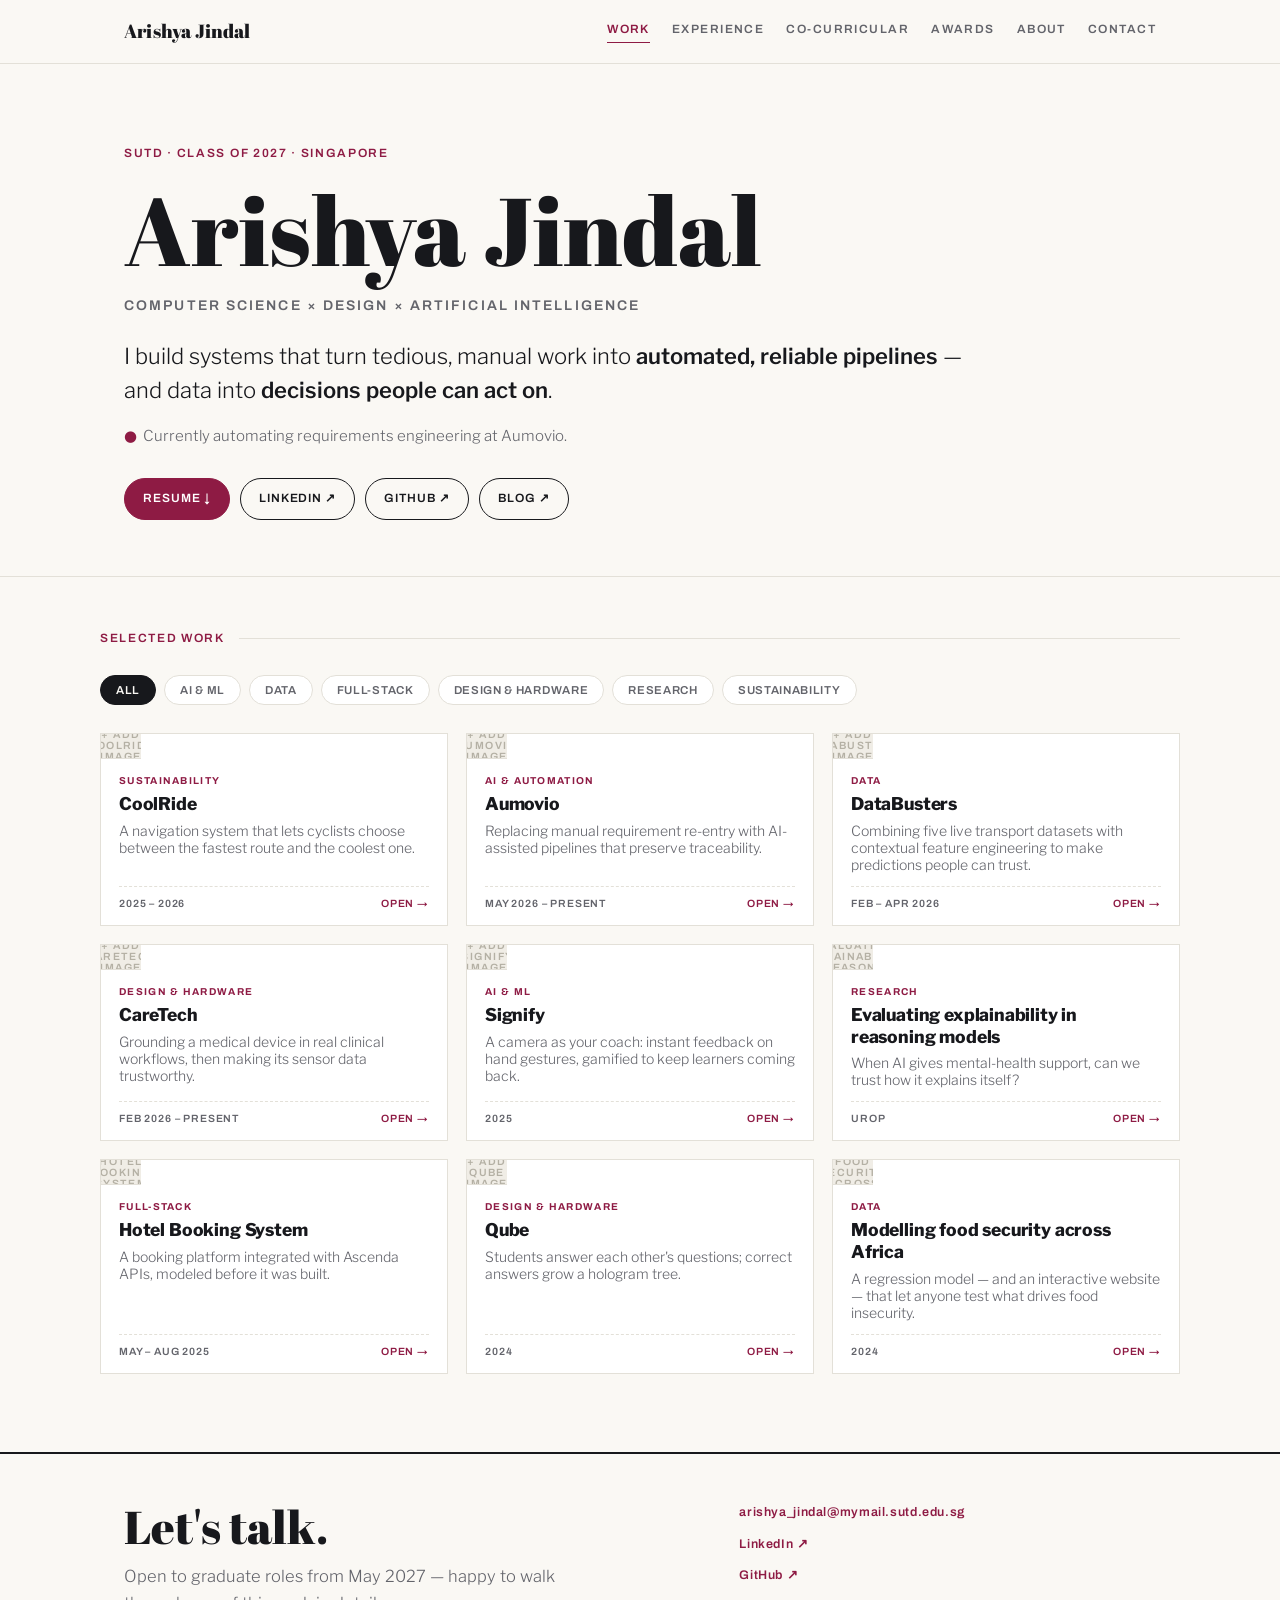
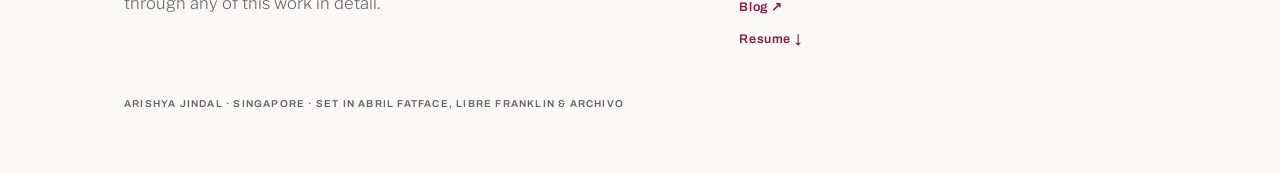
==== index.html @ 75e94669 "Wire up real links, tech stacks and copy from source content" ====
<!DOCTYPE html>
<html lang="en">
<head>
<meta charset="UTF-8">
<meta name="viewport" content="width=device-width, initial-scale=1.0">
<title>Arishya Jindal — Computer Science × Design × AI</title>
<meta name="description" content="Arishya Jindal — CS & Design undergraduate at SUTD (AI minor). I build intelligent systems and data-driven products with measurable outcomes.">
<link rel="preconnect" href="https://fonts.googleapis.com">
<link rel="preconnect" href="https://fonts.gstatic.com" crossorigin>
<link href="https://fonts.googleapis.com/css2?family=Abril+Fatface&family=Libre+Franklin:ital,wght@0,300;0,400;0,500;0,600;0,800;1,300&family=Archivo:wght@500;600;700&display=swap" rel="stylesheet">
<link rel="stylesheet" href="style.css">
</head>
<body>

<nav>
  <div class="wrap">
    <a class="brand" href="#/work">Arishya Jindal</a>
    <div class="links">
      <a href="#/work" data-nav="work">Work</a>
      <a href="#/experience" data-nav="experience">Experience</a>
      <a href="#/cocurricular" data-nav="cocurricular">Co-Curricular</a>
      <a href="#/awards" data-nav="awards">Awards</a>
      <a href="#/about" data-nav="about">About</a>
      <a href="#contactfooter" data-nav="contact">Contact</a>
    </div>
  </div>
</nav>

<!-- ============ WORK (home) ============ -->
<div class="view" id="view-work">
  <header class="hero">
    <div class="wrap">
      <p class="eyebrow lbl">SUTD · Class of 2027 · Singapore</p>
      <h1>Arishya Jindal</h1>
      <p class="discipline">Computer Science × Design × Artificial Intelligence</p>
      <p class="statement">I build systems that turn tedious, manual work into <b>automated, reliable pipelines</b> — and data into <b>decisions people can act on</b>.</p>
      <p class="current"><span class="dot">●</span>&nbsp; Currently automating requirements engineering at Aumovio.</p>
      <div class="actions">
        <!-- Drop your resume PDF at assets/resume.pdf and this link works automatically -->
        <a class="btn primary" href="assets/resume.pdf" target="_blank" rel="noopener" title="PLACEHOLDER — add assets/resume.pdf">Resume ↓</a>
        <a class="btn" href="https://www.linkedin.com/in/arishya-j-365aa1293" target="_blank" rel="noopener">LinkedIn ↗</a>
        <a class="btn" href="https://github.com/arishya7" target="_blank" rel="noopener">GitHub ↗</a>
        <a class="btn" href="https://light-channel-7c5.notion.site/Welcome-to-my-blog-2e2cef9c9542806db3f9caad8bee99b0" target="_blank" rel="noopener">Blog ↗</a>
      </div>
    </div>
  </header>

  <main class="wrap worksec">
    <div class="sec-label lbl">Selected work</div>
    <div class="filters" role="group" aria-label="Filter projects">
      <button class="chip active" data-filter="all">All</button>
      <button class="chip" data-filter="ai">AI &amp; ML</button>
      <button class="chip" data-filter="data">Data</button>
      <button class="chip" data-filter="fullstack">Full-Stack</button>
      <button class="chip" data-filter="design">Design &amp; Hardware</button>
      <button class="chip" data-filter="research">Research</button>
      <button class="chip" data-filter="sustain">Sustainability</button>
    </div>
    <div class="cards" id="cards"></div>
  </main>
</div>

<!-- ============ PROJECT DETAIL ============ -->
<div class="view" id="view-project">
  <div class="wrap">
    <div class="closebar"><button class="closebtn" onclick="location.hash='#/work'">✕ &nbsp;Close</button></div>
    <div id="projectContent"></div>
  </div>
</div>

<!-- ============ ABOUT ============ -->
<div class="view" id="view-about">
  <div class="wrap">
    <div class="pagehead">
      <p class="eyebrow lbl">About</p>
      <h1>How I work</h1>
    </div>
    <div class="about-grid">
      <div>
        <p>I'm a third-year Computer Science and Design undergraduate at SUTD, minoring in Artificial Intelligence. Most people call me Rish.</p>
        <p>My projects look varied — transport prediction, medical wearables, automotive requirements, sign language — but they follow one pattern: find the tedious, error-prone or opaque part of a real system, and build something that makes it automatic, measurable or understandable.</p>
        <p>I care about talking to the people who'll actually use the thing (120+ interviews for CareTech taught me more than any spec document), and about being able to prove the result with a number.</p>
        <p>Outside of work I run, cycle, and volunteer on sustainability projects — which is also where several of these builds started.</p>
      </div>
      <div>
        <div class="about-photo ph-slot">
          <img src="images/site/profile.jpg" alt="Add profile photo" loading="lazy" onerror="this.classList.add('ph-broken')">
          <span class="ph-fallback lbl">+ Add profile photo</span>
        </div>
        <div class="threads">
          <h4 class="lbl">Recurring threads</h4>
          <ul>
            <li><b>AI &amp; automation</b> — removing manual work, keeping traceability</li>
            <li><b>Data</b> — live, messy, multi-source; made useful</li>
            <li><b>Design</b> — research with real users before building</li>
            <li><b>Sustainability</b> — climate tech, circular systems</li>
          </ul>
        </div>
      </div>
    </div>
  </div>
</div>

<!-- ============ EXPERIENCE ============ -->
<div class="view" id="view-experience">
  <div class="wrap">
    <div class="pagehead">
      <p class="eyebrow lbl">Experience</p>
      <h1>Where I've worked</h1>
    </div>

    <div class="exp">
      <span class="when">May 2026 – Present</span>
      <div>
        <h3>System Requirements Engineer Intern <span class="org">— Aumovio, Singapore</span></h3>
        <ul>
          <li>Own end-to-end automation of requirement extraction, verification and change control across 34+ vehicle modules.</li>
          <li>Designed a Compare-and-Update pipeline syncing verified changes into IBM DOORS DNG, eliminating manual re-entry while preserving traceability.</li>
        </ul>
      </div>
    </div>

    <div class="exp">
      <span class="when">Aug 2025 – Jan 2026</span>
      <div>
        <h3>AI &amp; Automation Intern <span class="org">— Mummy's Market, Singapore</span></h3>
        <ul>
          <li>Built NLP pipelines and SQL-backed dashboards processing data from 500+ online sources.</li>
          <li>Gemini-powered validation workflows improved dataset reliability and cut manual QA effort by 70%.</li>
        </ul>
      </div>
    </div>

    <div class="exp">
      <span class="when">Jun – Jul 2024</span>
      <div>
        <h3>FinTech Extern <span class="org">— RevRoad, Remote</span></h3>
        <ul>
          <li>Analyzed five-year performance datasets and benchmarked 100+ EdTech business models for investment suitability.</li>
        </ul>
      </div>
    </div>
  </div>
</div>

<!-- ============ CO-CURRICULAR ============ -->
<div class="view" id="view-cocurricular">
  <div class="wrap">
    <div class="pagehead">
      <p class="eyebrow lbl">Co-Curricular</p>
      <h1>Clubs &amp; volunteering</h1>
      <p class="sub">Sustainability work and mentoring outside the classroom — where several of my projects started.</p>
    </div>

    <div class="cocu">
      <span class="when lbl" style="color:var(--muted);font-size:11px;padding-top:5px">Feb 2024 – Aug 2025</span>
      <div>
        <h3 style="font-weight:800;font-size:19px">Secretary <span class="org" style="color:var(--muted);font-style:italic;font-weight:400;font-size:16px">— Greenprint, SUTD's sustainability club</span></h3>
        <ul style="list-style:none;margin-top:8px">
          <li style="font-weight:300;font-size:15.5px;padding:3px 0;max-width:66ch">— Coordinated with the Sustainability Office and faculty to dismantle and recycle 110+ student prototypes across two batch years: 240L of wood, metal and cardboard given a second life.</li>
          <li style="font-weight:300;font-size:15.5px;padding:3px 0;max-width:66ch">— Ran gardening and cooking workshops, tree planting, kayaking cleanups and scrapyard maintenance; recycled Ang Bao packets into Mid-Autumn Festival lanterns.</li>
          <li style="font-weight:300;font-size:15.5px;padding:3px 0;max-width:66ch">— Pitched a waste management database system at the CDL Competition via an 8-minute animated video, built with Canva, Perplexity AI, Procreate and Figma.</li>
          <li style="font-weight:300;font-size:15.5px;padding:3px 0;max-width:66ch">— Awarded the Sustainability Spirit Award (2025).</li>
        </ul>
        <div class="proj-links" style="margin:14px 0 0">
          <a class="btn" href="https://youtu.be/Sr7XVCP3nJ4" target="_blank" rel="noopener">CDL pitch video ↗</a>
        </div>
        <div class="imgph ph-slot">
          <img src="images/cocurricular/greenprint.jpg" alt="Add Greenprint photo" loading="lazy" onerror="this.classList.add('ph-broken')">
          <span class="ph-fallback lbl">+ Add Greenprint photo</span>
        </div>
      </div>
    </div>

    <div class="cocu">
      <span class="when lbl" style="color:var(--muted);font-size:11px;padding-top:5px">Jun 2024 – Feb 2025</span>
      <div>
        <h3 style="font-weight:800;font-size:19px">Design Facilitator &amp; Mentor <span class="org" style="color:var(--muted);font-style:italic;font-weight:400;font-size:16px">— SteamUnity</span></h3>
        <ul style="list-style:none;margin-top:8px">
          <li style="font-weight:300;font-size:15.5px;padding:3px 0;max-width:66ch">— Mentored 7 secondary-to-polytechnic students in design skills and sustainability knowledge.</li>
          <li style="font-weight:300;font-size:15.5px;padding:3px 0;max-width:66ch">— Guided the team through 5 prototype iterations of a single-use plastic solution; selected as 1 of only 5 groups (of 28) to present to DPM Heng Swee Keat.</li>
          <li style="font-weight:300;font-size:15.5px;padding:3px 0;max-width:66ch">— Awarded the Student Service Excellence Award (2025).</li>
        </ul>
        <div class="imgph ph-slot">
          <img src="images/cocurricular/steamunity.jpg" alt="Add SteamUnity photo" loading="lazy" onerror="this.classList.add('ph-broken')">
          <span class="ph-fallback lbl">+ Add SteamUnity photo</span>
        </div>
      </div>
    </div>
  </div>
</div>

<!-- ============ AWARDS ============ -->
<div class="view" id="view-awards">
  <div class="wrap">
    <div class="pagehead">
      <p class="eyebrow lbl">Recognition</p>
      <h1>Awards &amp; scholarships</h1>
    </div>

    <div class="recog">
      <span class="num">01</span>
      <div><div class="title">Youth Development for Climate Tech</div><div class="sub">CoolRide — climate-aware navigation</div></div>
      <span class="place">1st Place · 2026</span>
    </div>
    <div class="recog">
      <span class="num">02</span>
      <div><div class="title">Singtel Information Systems &amp; Programming Award</div><div class="sub">Signify — computer vision for sign language</div></div>
      <span class="place">3rd Place · 2025</span>
    </div>
    <div class="recog">
      <span class="num">03</span>
      <div><div class="title">AT-Capital Sustainability Scholarship</div><div class="sub">Awarded for the duration of study at SUTD</div></div>
      <span class="place">2023 –</span>
    </div>
    <div class="recog">
      <span class="num">04</span>
      <div><div class="title">Student Service Excellence Award</div><div class="sub">SUTD</div></div>
      <span class="place">2025</span>
    </div>
    <div class="recog">
      <span class="num">05</span>
      <div><div class="title">Sustainability Spirit Award</div><div class="sub">SUTD · Greenprint</div></div>
      <span class="place">2025</span>
    </div>
    <div class="recog">
      <span class="num">06</span>
      <div><div class="title">Orientation Excellence Award</div><div class="sub">SUTD</div></div>
      <span class="place">2025</span>
    </div>
  </div>
</div>

<!-- ============ FOOTER (all pages) ============ -->
<footer id="contactfooter">
  <div class="wrap">
    <div class="fgrid">
      <div>
        <h2>Let's talk.</h2>
        <p class="fnote">Open to graduate roles from May 2027 — happy to walk through any of this work in detail.</p>
      </div>
      <div class="fcontact">
        <a href="mailto:arishya_jindal@mymail.sutd.edu.sg">arishya_jindal@mymail.sutd.edu.sg</a>
        <a href="https://www.linkedin.com/in/arishya-j-365aa1293" target="_blank" rel="noopener">LinkedIn ↗</a>
        <a href="https://github.com/arishya7" target="_blank" rel="noopener">GitHub ↗</a>
        <a href="https://light-channel-7c5.notion.site/Welcome-to-my-blog-2e2cef9c9542806db3f9caad8bee99b0" target="_blank" rel="noopener">Blog ↗</a>
        <a href="assets/resume.pdf" target="_blank" rel="noopener" title="PLACEHOLDER — add assets/resume.pdf">Resume ↓</a>
      </div>
    </div>
    <p class="colophon">Arishya Jindal · Singapore · Set in Abril Fatface, Libre Franklin &amp; Archivo</p>
  </div>
</footer>

<script src="script.js"></script>
</body>
</html>
---- style.css ----
:root{
  --paper:#FAF8F4;
  --ink:#17181C;
  --muted:#63646B;
  --accent:#8E1B44;
  --rule:#E3E0D8;
  --card:#FFFFFF;
  --maxw:1080px;
}
*{box-sizing:border-box;margin:0;padding:0}
html{scroll-behavior:smooth}
@media (prefers-reduced-motion:reduce){html{scroll-behavior:auto}
  *,*::before,*::after{animation:none!important;transition:none!important}}
body{
  background:var(--paper);color:var(--ink);
  font-family:'Libre Franklin',system-ui,sans-serif;
  font-size:16.5px;line-height:1.65;font-weight:400;
  -webkit-font-smoothing:antialiased;
}
.lbl{font-family:'Archivo',sans-serif;letter-spacing:.14em;text-transform:uppercase;font-weight:600}
a{color:var(--accent);text-decoration:none;border-bottom:1px solid transparent;transition:border-color .15s}
a:hover{border-bottom-color:var(--accent)}
a:focus-visible,button:focus-visible{outline:2px solid var(--accent);outline-offset:3px;border-radius:2px}
.wrap{max-width:var(--maxw);margin:0 auto;padding:0 24px}

/* ---------- Nav ---------- */
nav{
  border-bottom:1px solid var(--rule);padding:16px 0;
  position:sticky;top:0;background:rgba(250,248,244,.94);backdrop-filter:blur(6px);z-index:20
}
nav .wrap{display:flex;justify-content:space-between;align-items:center;gap:16px;flex-wrap:wrap}
nav .brand{
  font-family:'Abril Fatface',serif;font-size:19px;color:var(--ink);
  border-bottom:none;letter-spacing:.01em
}
nav .links{display:flex;gap:22px;flex-wrap:wrap}
nav .links a{
  font-family:'Archivo',sans-serif;font-size:12px;font-weight:600;
  letter-spacing:.12em;text-transform:uppercase;color:var(--muted);
  padding-bottom:2px
}
nav .links a:hover{color:var(--ink);border-bottom-color:var(--ink)}
nav .links a.active{color:var(--accent);border-bottom-color:var(--accent)}
@media(max-width:640px){nav .links{gap:14px}nav .links a{font-size:11px}}

/* ---------- Views ---------- */
.view{display:none}
.view.active{display:block;animation:fade .25s ease}
@keyframes fade{from{opacity:0;transform:translateY(6px)}to{opacity:1;transform:none}}

/* ---------- Page headers ---------- */
.pagehead{padding:64px 0 30px}
.pagehead .eyebrow{font-size:12px;color:var(--accent);margin-bottom:14px}
.pagehead h1{
  font-family:'Abril Fatface',serif;font-weight:400;
  font-size:clamp(38px,6.5vw,64px);line-height:1.02
}
.pagehead .sub{margin-top:14px;color:var(--muted);font-weight:300;max-width:58ch;font-size:17.5px}

/* ---------- Hero (Work page) ---------- */
.hero{padding:80px 0 56px;border-bottom:1px solid var(--rule)}
.hero .eyebrow{font-size:12px;color:var(--accent);margin-bottom:18px}
.hero h1{
  font-family:'Abril Fatface',serif;font-weight:400;
  font-size:clamp(52px,9vw,96px);line-height:.98
}
.hero .discipline{
  margin-top:18px;font-family:'Archivo',sans-serif;font-weight:600;
  font-size:clamp(12px,1.9vw,14px);letter-spacing:.15em;text-transform:uppercase;color:var(--muted)
}
.hero .statement{
  margin-top:22px;max-width:56ch;
  font-size:clamp(18px,2.6vw,22px);font-weight:300;line-height:1.55
}
.hero .statement b{font-weight:600}
.hero .current{margin-top:16px;font-size:15px;color:var(--muted);font-weight:300}
.hero .current .dot{color:var(--accent)}
.actions{display:flex;gap:10px;flex-wrap:wrap;margin-top:30px}
.btn{
  font-family:'Archivo',sans-serif;font-size:12px;font-weight:600;letter-spacing:.08em;text-transform:uppercase;
  border:1.5px solid var(--ink);color:var(--ink);
  padding:10px 18px;border-radius:999px;background:transparent;cursor:pointer;
  transition:background .15s,color .15s;display:inline-flex;align-items:center;gap:7px;
}
.btn:hover{background:var(--ink);color:var(--paper);border-bottom-color:transparent}
.btn.primary{background:var(--accent);border-color:var(--accent);color:#fff}
.btn.primary:hover{background:#701534;border-color:#701534}

/* ---------- Filters ---------- */
.worksec{padding:52px 0 8px}
.sec-label{
  font-size:12px;color:var(--accent);
  display:flex;align-items:center;gap:14px;margin-bottom:26px
}
.sec-label::after{content:"";height:1px;background:var(--rule);flex:1}
.filters{display:flex;gap:8px;flex-wrap:wrap;margin-bottom:28px}
.chip{
  font-family:'Archivo',sans-serif;font-size:11.5px;font-weight:600;letter-spacing:.06em;text-transform:uppercase;
  border:1px solid var(--rule);background:var(--card);color:var(--muted);
  padding:8px 15px;border-radius:999px;cursor:pointer;transition:all .15s;
}
.chip:hover{border-color:var(--ink);color:var(--ink)}
.chip.active{background:var(--ink);border-color:var(--ink);color:var(--paper)}

/* ---------- Cards ---------- */
.cards{display:grid;grid-template-columns:repeat(3,1fr);gap:18px}
@media(max-width:900px){.cards{grid-template-columns:repeat(2,1fr)}}
@media(max-width:600px){.cards{grid-template-columns:1fr}}
.card{
  background:var(--card);border:1px solid var(--rule);cursor:pointer;text-align:left;
  display:flex;flex-direction:column;overflow:hidden;
  transition:transform .16s,box-shadow .16s,border-color .16s;
  font-family:inherit;font-size:inherit;color:inherit;padding:0;
}
.card:hover{transform:translateY(-3px);box-shadow:0 12px 28px rgba(23,24,28,.1);border-color:#cfccc2}
.card.hidden{display:none}
.card .thumb{
  aspect-ratio:16/10;background:#F0EDE6;border-bottom:1px solid var(--rule);
  display:flex;align-items:center;justify-content:center;
  font-family:'Archivo',sans-serif;font-size:10.5px;font-weight:600;letter-spacing:.1em;
  text-transform:uppercase;color:#B4B0A4;text-align:center;padding:12px;
  position:relative;overflow:hidden
}
.card .thumb img{width:100%;height:100%;object-fit:cover;position:absolute;inset:0}
.card .inner{padding:16px 18px 16px;display:flex;flex-direction:column;gap:7px;flex:1}
.card .cat{font-size:10px;color:var(--accent);font-weight:700;letter-spacing:.13em}
.card h3{font-weight:800;font-size:17.5px;line-height:1.25;letter-spacing:-.01em}
.card .impact-line{color:var(--muted);font-size:14px;font-weight:300;flex:1}
.card .cardfoot{
  display:flex;justify-content:space-between;align-items:center;
  font-family:'Archivo',sans-serif;font-size:10.5px;font-weight:600;letter-spacing:.08em;
  text-transform:uppercase;color:var(--muted);
  border-top:1px dashed var(--rule);padding-top:11px;margin-top:6px
}
.card .open{color:var(--accent)}

/* ---------- Image placeholder fallback pattern ---------- */
/* Any element with class "ph-slot" holds an <img> plus a ".ph-fallback" label.
   If the image file listed in data-src doesn't exist yet, onerror hides the
   <img> and reveals the fallback label so the layout still looks intentional. */
.ph-slot{position:relative}
.ph-slot img{display:block}
.ph-slot .ph-fallback{display:none;position:absolute;inset:0;align-items:center;justify-content:center;text-align:center;padding:12px}
.ph-slot img.ph-broken{display:none}
.ph-slot img.ph-broken + .ph-fallback{display:flex}

/* ---------- Project detail page ---------- */
.proj-page{padding:56px 0 20px;position:relative}
.closebar{display:flex;justify-content:flex-end;padding-top:28px}
.closebtn{
  font-family:'Archivo',sans-serif;font-size:12px;font-weight:600;letter-spacing:.1em;text-transform:uppercase;
  border:1px solid var(--rule);background:var(--card);color:var(--muted);
  padding:9px 16px;border-radius:999px;cursor:pointer;display:inline-flex;gap:8px;align-items:center;
  transition:all .15s
}
.closebtn:hover{border-color:var(--ink);color:var(--ink)}
.proj-head{padding:26px 0 8px;max-width:820px}
.proj-head .meta{
  display:flex;gap:16px;flex-wrap:wrap;font-family:'Archivo',sans-serif;
  font-size:11px;font-weight:600;letter-spacing:.11em;text-transform:uppercase;color:var(--muted);margin-bottom:14px
}
.proj-head .meta .cat{color:var(--accent)}
.proj-head h1{
  font-family:'Abril Fatface',serif;font-weight:400;
  font-size:clamp(32px,5.5vw,52px);line-height:1.05
}
.proj-head .impact{margin-top:14px;font-size:19px;font-weight:500;line-height:1.5;max-width:56ch}
.proj-award{
  display:inline-block;margin-top:16px;
  font-family:'Archivo',sans-serif;font-size:11px;font-weight:700;letter-spacing:.09em;text-transform:uppercase;
  color:var(--accent);border:1px solid #e5c3d0;background:#F9EEF2;padding:5px 13px;border-radius:4px
}
.proj-grid{display:grid;grid-template-columns:1fr 300px;gap:clamp(28px,5vw,60px);margin-top:34px;align-items:start}
@media(max-width:820px){.proj-grid{grid-template-columns:1fr}}
.proj-desc p{font-weight:300;max-width:62ch;color:#33343a}
.proj-desc p+p{margin-top:12px}
.proj-side{position:sticky;top:90px;display:flex;flex-direction:column;gap:0;border-top:2px solid var(--ink)}
@media(max-width:820px){.proj-side{position:static}}
.side-row{padding:14px 0;border-bottom:1px dashed var(--rule)}
.side-row .k{font-family:'Archivo',sans-serif;font-size:10.5px;font-weight:700;letter-spacing:.12em;text-transform:uppercase;color:var(--muted);margin-bottom:4px}
.side-row .v{font-size:14.5px;font-weight:300}
.side-row .statv{font-family:'Abril Fatface',serif;font-size:44px;color:var(--accent);line-height:1}
.gallery{display:grid;grid-template-columns:repeat(2,1fr);gap:14px;margin:36px 0 10px}
@media(max-width:600px){.gallery{grid-template-columns:1fr}}
.gallery .gallery-item{
  aspect-ratio:16/10;background:#F0EDE6;border:1px solid var(--rule);position:relative;overflow:hidden;
  display:flex;align-items:center;justify-content:center;
  font-family:'Archivo',sans-serif;font-size:10.5px;font-weight:600;letter-spacing:.1em;
  text-transform:uppercase;color:#B4B0A4;text-align:center;padding:14px
}
.gallery .gallery-item img{width:100%;height:100%;object-fit:cover;position:absolute;inset:0}

/* ---------- About page ---------- */
.proj-links{margin:22px 0 30px;display:flex;gap:10px;flex-wrap:wrap}
.about-grid{display:grid;grid-template-columns:1.4fr 1fr;gap:clamp(24px,5vw,64px);padding-bottom:30px}
@media(max-width:760px){.about-grid{grid-template-columns:1fr}}
.about-grid p{font-weight:300;max-width:58ch}
.about-grid p+p{margin-top:12px}
.about-photo{
  aspect-ratio:4/5;background:#F0EDE6;border:1px solid var(--rule);
  display:flex;align-items:center;justify-content:center;margin-bottom:20px;
  font-family:'Archivo',sans-serif;font-size:10.5px;font-weight:600;letter-spacing:.1em;
  text-transform:uppercase;color:#B4B0A4;overflow:hidden
}
.about-photo img{width:100%;height:100%;object-fit:cover;position:absolute;inset:0}
.threads{border-left:2px solid var(--accent);padding-left:20px}
.threads h4{font-size:11px;color:var(--muted);margin-bottom:12px}
.threads ul{list-style:none}
.threads li{padding:6px 0;font-size:15px;font-weight:300}
.threads li b{font-weight:600}

/* ---------- Experience page ---------- */
.exp{display:grid;grid-template-columns:190px 1fr;gap:20px;padding:26px 0;border-bottom:1px solid var(--rule)}
.exp:last-of-type{border-bottom:none}
@media(max-width:640px){.exp{grid-template-columns:1fr;gap:6px}}
.exp .when{font-family:'Archivo',sans-serif;font-size:11px;font-weight:600;letter-spacing:.08em;color:var(--muted);text-transform:uppercase;padding-top:5px}
.exp h3{font-weight:800;font-size:19px;letter-spacing:-.01em}
.exp .org{color:var(--muted);font-weight:400;font-style:italic;font-size:16px}
.exp ul{list-style:none;margin-top:8px}
.exp li{font-weight:300;font-size:15.5px;padding:3px 0;max-width:66ch}
.exp li::before{content:"—";color:var(--accent);margin-right:10px}

/* ---------- Co-curricular page ---------- */
.cocu{padding:26px 0;border-bottom:1px solid var(--rule);display:grid;grid-template-columns:190px 1fr;gap:20px}
.cocu:last-of-type{border-bottom:none}
@media(max-width:640px){.cocu{grid-template-columns:1fr;gap:6px}}
.cocu .imgph{
  aspect-ratio:16/10;background:#F0EDE6;border:1px solid var(--rule);margin-top:14px;max-width:420px;
  display:flex;align-items:center;justify-content:center;
  font-family:'Archivo',sans-serif;font-size:10.5px;font-weight:600;letter-spacing:.1em;
  text-transform:uppercase;color:#B4B0A4;overflow:hidden;position:relative
}
.cocu .imgph img{width:100%;height:100%;object-fit:cover;position:absolute;inset:0}

/* ---------- Awards page ---------- */
.recog{border-bottom:1px solid var(--rule);padding:22px 0;display:grid;grid-template-columns:70px 1fr auto;gap:18px;align-items:baseline}
.recog:last-of-type{border-bottom:none}
@media(max-width:560px){.recog{grid-template-columns:52px 1fr}.recog .place{grid-column:2}}
.recog .num{font-family:'Abril Fatface',serif;font-size:28px;color:#CBC7BC}
.recog .title{font-weight:600;font-size:17.5px}
.recog .sub{color:var(--muted);font-weight:300;font-size:14px;margin-top:2px}
.recog .place{font-family:'Archivo',sans-serif;font-size:11.5px;font-weight:700;letter-spacing:.08em;text-transform:uppercase;color:var(--accent);white-space:nowrap}

/* ---------- Footer ---------- */
footer{margin-top:70px;border-top:2px solid var(--ink);padding:48px 0 60px}
footer .fgrid{display:grid;grid-template-columns:1.4fr 1fr;gap:32px;align-items:start}
@media(max-width:700px){footer .fgrid{grid-template-columns:1fr}}
footer h2{font-family:'Abril Fatface',serif;font-weight:400;font-size:clamp(30px,5vw,46px);line-height:1.05}
footer .fnote{color:var(--muted);margin-top:12px;max-width:44ch;font-weight:300}
footer .fcontact{display:flex;flex-direction:column;gap:10px;font-family:'Archivo',sans-serif;font-size:12.5px;font-weight:600;letter-spacing:.05em}
.colophon{margin-top:46px;font-family:'Archivo',sans-serif;font-size:10px;font-weight:600;letter-spacing:.12em;text-transform:uppercase;color:var(--muted)}
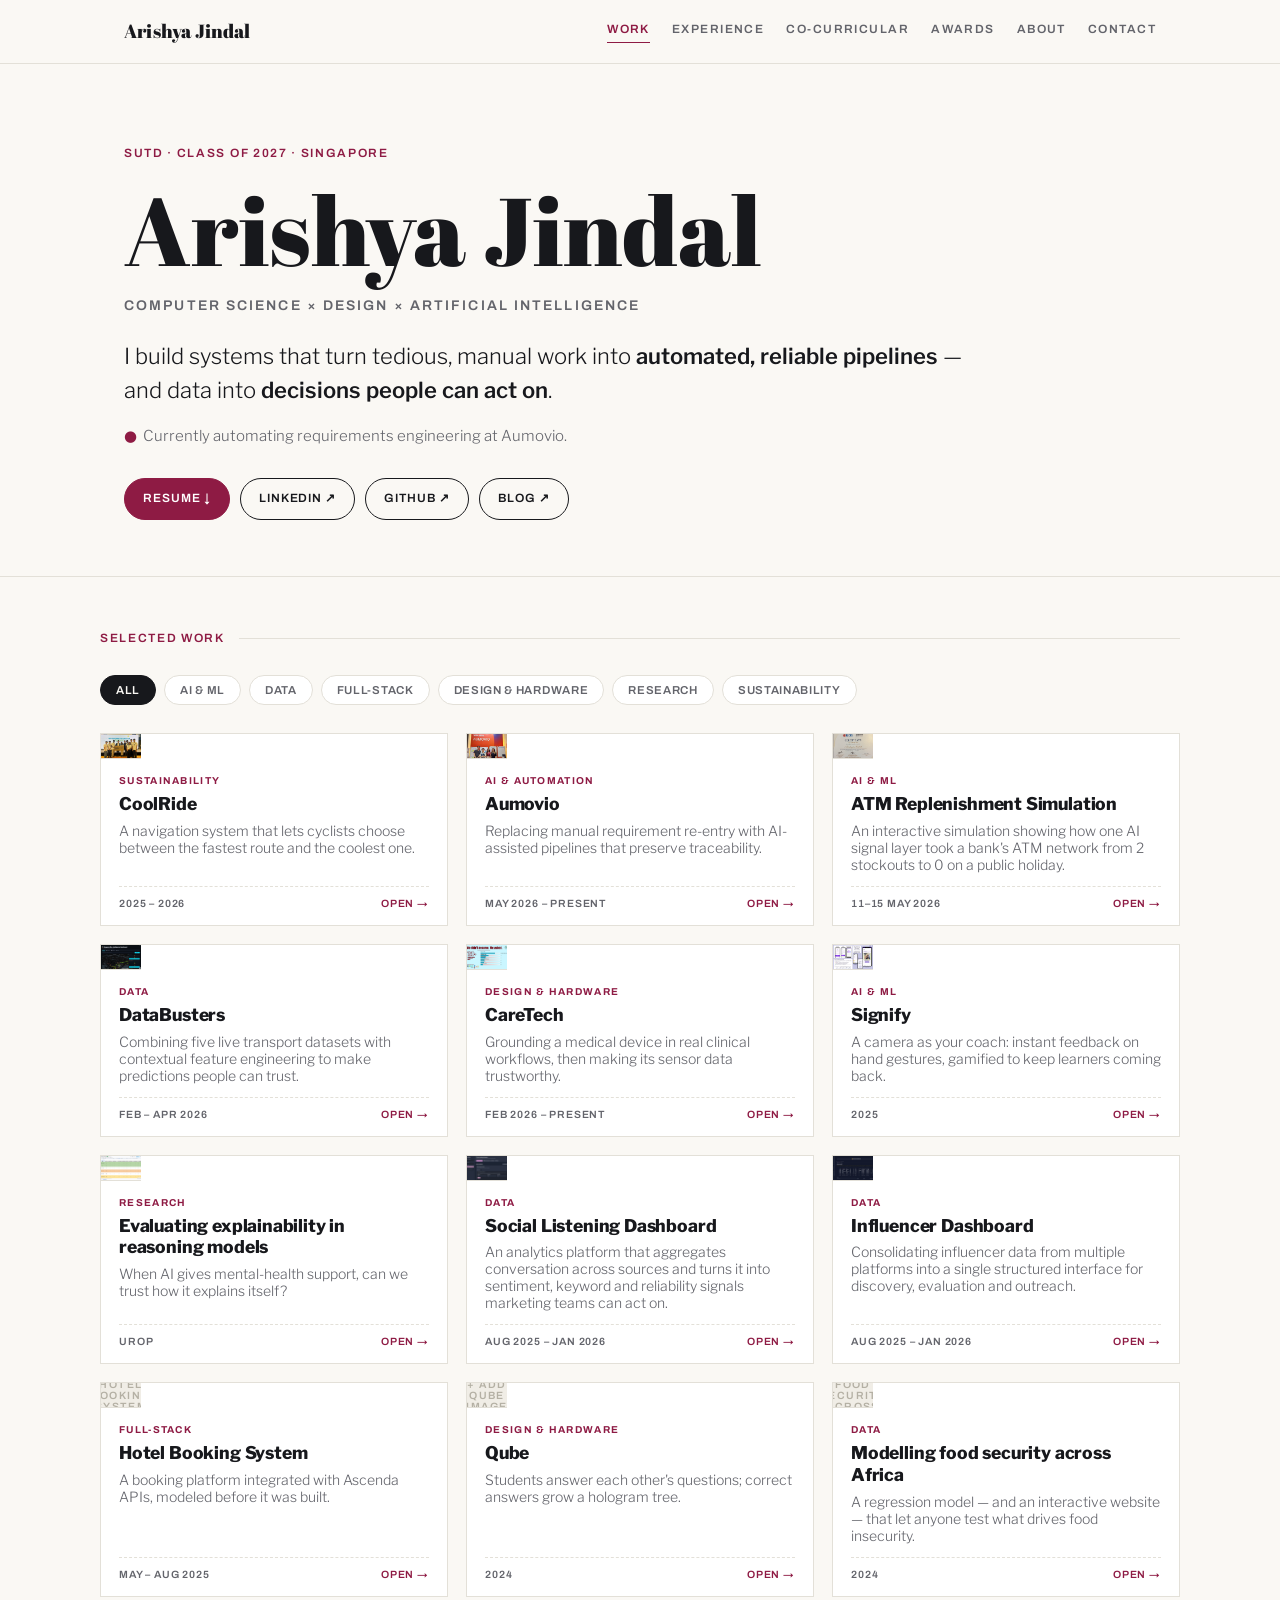
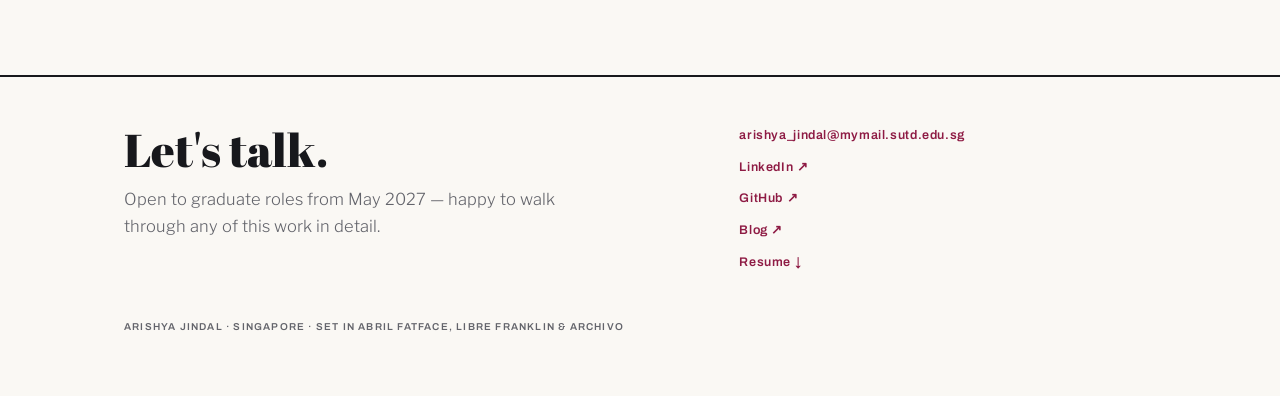
==== commit 193b30f2: "Add real project photos, ATM Replenishment project, and co-curricular galleries Wires in real screen" ====
--- a/index.html
+++ b/index.html
@@ -165,9 +165,19 @@
         <div class="proj-links" style="margin:14px 0 0">
           <a class="btn" href="https://youtu.be/Sr7XVCP3nJ4" target="_blank" rel="noopener">CDL pitch video ↗</a>
         </div>
-        <div class="imgph ph-slot">
-          <img src="images/cocurricular/greenprint.jpg" alt="Add Greenprint photo" loading="lazy" onerror="this.classList.add('ph-broken')">
-          <span class="ph-fallback lbl">+ Add Greenprint photo</span>
+        <div class="imggrid">
+          <div class="imgph ph-slot">
+            <img src="images/cocurricular/greenprint-1.jpg" alt="Greenprint activities overview" loading="lazy" onerror="this.classList.add('ph-broken')">
+            <span class="ph-fallback lbl">+ Greenprint overview</span>
+          </div>
+          <div class="imgph ph-slot">
+            <img src="images/cocurricular/greenprint-2.jpg" alt="Greenprint team photo" loading="lazy" onerror="this.classList.add('ph-broken')">
+            <span class="ph-fallback lbl">+ Team photo</span>
+          </div>
+          <div class="imgph ph-slot">
+            <img src="images/cocurricular/greenprint-3.jpg" alt="Greenprint award photo" loading="lazy" onerror="this.classList.add('ph-broken')">
+            <span class="ph-fallback lbl">+ Award photo</span>
+          </div>
         </div>
       </div>
     </div>
@@ -181,9 +191,23 @@
           <li style="font-weight:300;font-size:15.5px;padding:3px 0;max-width:66ch">— Guided the team through 5 prototype iterations of a single-use plastic solution; selected as 1 of only 5 groups (of 28) to present to DPM Heng Swee Keat.</li>
           <li style="font-weight:300;font-size:15.5px;padding:3px 0;max-width:66ch">— Awarded the Student Service Excellence Award (2025).</li>
         </ul>
-        <div class="imgph ph-slot">
-          <img src="images/cocurricular/steamunity.jpg" alt="Add SteamUnity photo" loading="lazy" onerror="this.classList.add('ph-broken')">
-          <span class="ph-fallback lbl">+ Add SteamUnity photo</span>
+        <div class="imggrid">
+          <div class="imgph ph-slot">
+            <img src="images/cocurricular/steamunity-1.jpg" alt="Fast Unload Box prototype board" loading="lazy" onerror="this.classList.add('ph-broken')">
+            <span class="ph-fallback lbl">+ Prototype board</span>
+          </div>
+          <div class="imgph ph-slot">
+            <img src="images/cocurricular/steamunity-2.jpg" alt="Presenting to DPM Heng Swee Keat" loading="lazy" onerror="this.classList.add('ph-broken')">
+            <span class="ph-fallback lbl">+ DPM presentation</span>
+          </div>
+          <div class="imgph ph-slot">
+            <img src="images/cocurricular/steamunity-3.jpg" alt="SteamUnity award photo" loading="lazy" onerror="this.classList.add('ph-broken')">
+            <span class="ph-fallback lbl">+ Award photo</span>
+          </div>
+          <div class="imgph ph-slot">
+            <img src="images/cocurricular/steamunity-4.jpg" alt="Award photo with SUTD president" loading="lazy" onerror="this.classList.add('ph-broken')">
+            <span class="ph-fallback lbl">+ With SUTD president</span>
+          </div>
         </div>
       </div>
     </div>
--- a/style.css
+++ b/style.css
@@ -224,10 +224,12 @@
 .cocu{padding:26px 0;border-bottom:1px solid var(--rule);display:grid;grid-template-columns:190px 1fr;gap:20px}
 .cocu:last-of-type{border-bottom:none}
 @media(max-width:640px){.cocu{grid-template-columns:1fr;gap:6px}}
+.cocu .imggrid{display:grid;grid-template-columns:repeat(3,1fr);gap:10px;margin-top:14px;max-width:520px}
+@media(max-width:480px){.cocu .imggrid{grid-template-columns:repeat(2,1fr)}}
 .cocu .imgph{
-  aspect-ratio:16/10;background:#F0EDE6;border:1px solid var(--rule);margin-top:14px;max-width:420px;
+  aspect-ratio:16/10;background:#F0EDE6;border:1px solid var(--rule);
   display:flex;align-items:center;justify-content:center;
-  font-family:'Archivo',sans-serif;font-size:10.5px;font-weight:600;letter-spacing:.1em;
+  font-family:'Archivo',sans-serif;font-size:9.5px;font-weight:600;letter-spacing:.08em;
   text-transform:uppercase;color:#B4B0A4;overflow:hidden;position:relative
 }
 .cocu .imgph img{width:100%;height:100%;object-fit:cover;position:absolute;inset:0}
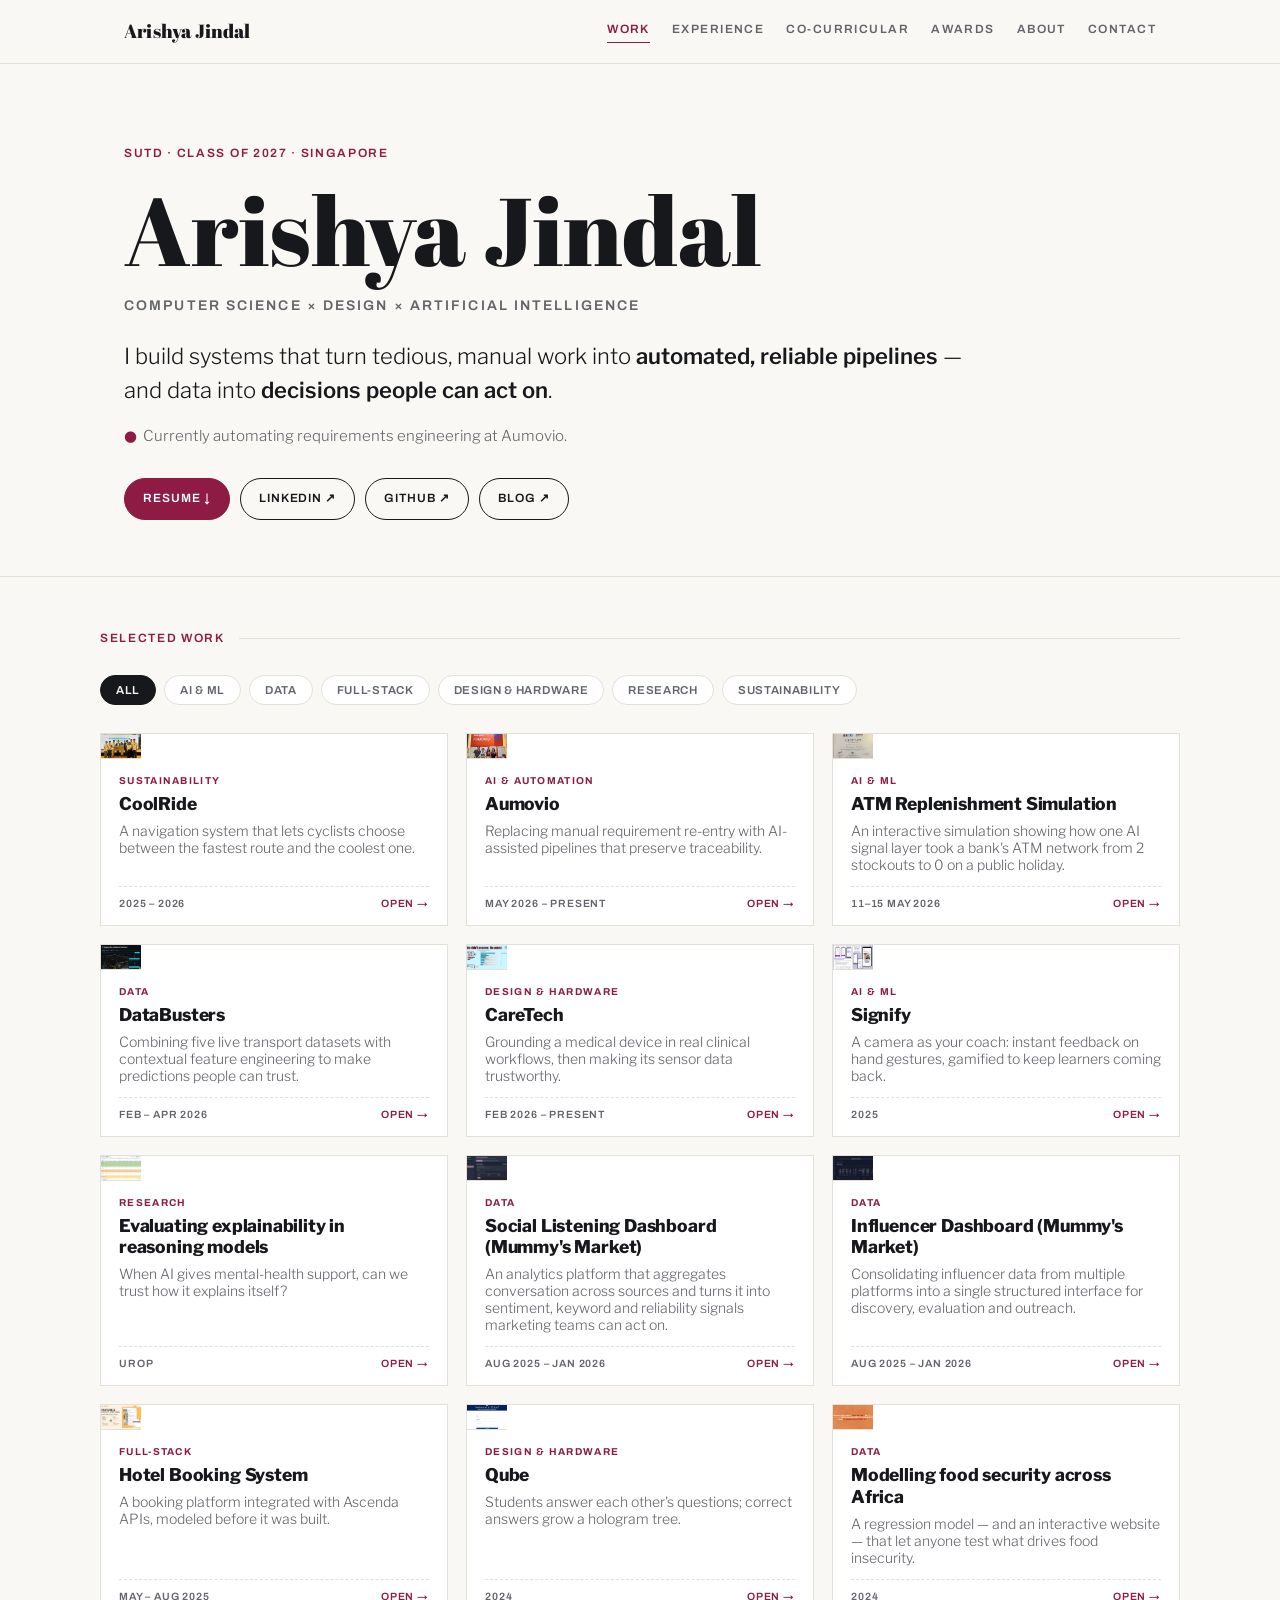
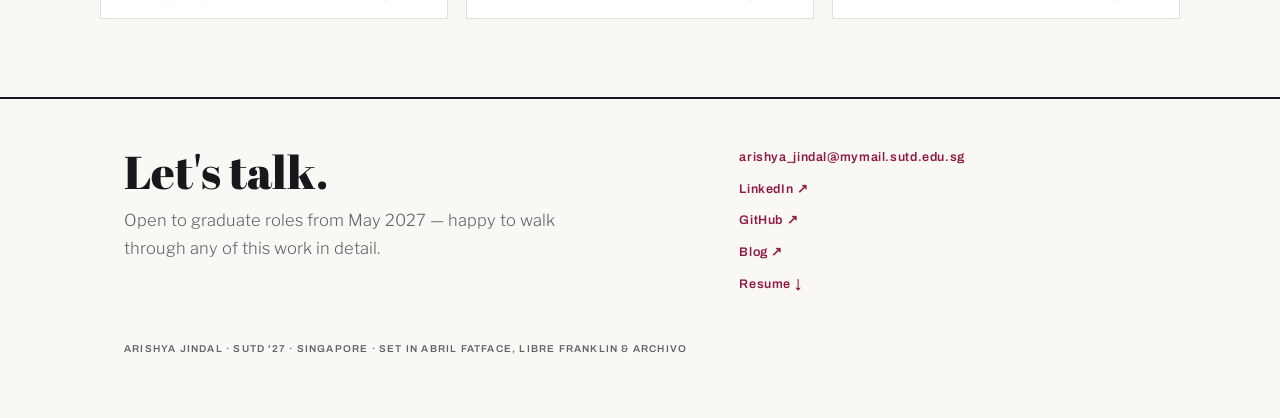
==== commit 8ae20476: "Add remaining project photos, lightbox gallery, and copy refinements Wires in Qube, Hotel Booking an" ====
--- a/index.html
+++ b/index.html
@@ -36,8 +36,7 @@
       <p class="statement">I build systems that turn tedious, manual work into <b>automated, reliable pipelines</b> — and data into <b>decisions people can act on</b>.</p>
       <p class="current"><span class="dot">●</span>&nbsp; Currently automating requirements engineering at Aumovio.</p>
       <div class="actions">
-        <!-- Drop your resume PDF at assets/resume.pdf and this link works automatically -->
-        <a class="btn primary" href="assets/resume.pdf" target="_blank" rel="noopener" title="PLACEHOLDER — add assets/resume.pdf">Resume ↓</a>
+        <a class="btn primary" href="assets/resume.pdf" target="_blank" rel="noopener">Resume ↓</a>
         <a class="btn" href="https://www.linkedin.com/in/arishya-j-365aa1293" target="_blank" rel="noopener">LinkedIn ↗</a>
         <a class="btn" href="https://github.com/arishya7" target="_blank" rel="noopener">GitHub ↗</a>
         <a class="btn" href="https://light-channel-7c5.notion.site/Welcome-to-my-blog-2e2cef9c9542806db3f9caad8bee99b0" target="_blank" rel="noopener">Blog ↗</a>
@@ -77,14 +76,14 @@
     </div>
     <div class="about-grid">
       <div>
-        <p>I'm a third-year Computer Science and Design undergraduate at SUTD, minoring in Artificial Intelligence. Most people call me Rish.</p>
+        <p>I'm a third-year Computer Science and Design undergraduate at SUTD, minoring in Artificial Intelligence — building AI-driven automation, data pipelines and full-stack applications that solve real-world problems.</p>
         <p>My projects look varied — transport prediction, medical wearables, automotive requirements, sign language — but they follow one pattern: find the tedious, error-prone or opaque part of a real system, and build something that makes it automatic, measurable or understandable.</p>
         <p>I care about talking to the people who'll actually use the thing (120+ interviews for CareTech taught me more than any spec document), and about being able to prove the result with a number.</p>
         <p>Outside of work I run, cycle, and volunteer on sustainability projects — which is also where several of these builds started.</p>
       </div>
       <div>
         <div class="about-photo ph-slot">
-          <img src="images/site/profile.jpg" alt="Add profile photo" loading="lazy" onerror="this.classList.add('ph-broken')">
+          <img src="images/site/profile.jpg" alt="Arishya Jindal" loading="lazy" onerror="this.classList.add('ph-broken')">
           <span class="ph-fallback lbl">+ Add profile photo</span>
         </div>
         <div class="threads">
@@ -268,12 +267,14 @@
         <a href="https://www.linkedin.com/in/arishya-j-365aa1293" target="_blank" rel="noopener">LinkedIn ↗</a>
         <a href="https://github.com/arishya7" target="_blank" rel="noopener">GitHub ↗</a>
         <a href="https://light-channel-7c5.notion.site/Welcome-to-my-blog-2e2cef9c9542806db3f9caad8bee99b0" target="_blank" rel="noopener">Blog ↗</a>
-        <a href="assets/resume.pdf" target="_blank" rel="noopener" title="PLACEHOLDER — add assets/resume.pdf">Resume ↓</a>
-      </div>
-    </div>
-    <p class="colophon">Arishya Jindal · Singapore · Set in Abril Fatface, Libre Franklin &amp; Archivo</p>
+        <a href="assets/resume.pdf" target="_blank" rel="noopener">Resume ↓</a>
+      </div>
+    </div>
+    <p class="colophon">Arishya Jindal · SUTD '27 · Singapore · Set in Abril Fatface, Libre Franklin &amp; Archivo</p>
   </div>
 </footer>
+
+<div class="lightbox" id="lightbox"><img id="lightboxImg" src="" alt=""></div>
 
 <script src="script.js"></script>
 </body>
--- a/style.css
+++ b/style.css
@@ -224,8 +224,8 @@
 .cocu{padding:26px 0;border-bottom:1px solid var(--rule);display:grid;grid-template-columns:190px 1fr;gap:20px}
 .cocu:last-of-type{border-bottom:none}
 @media(max-width:640px){.cocu{grid-template-columns:1fr;gap:6px}}
-.cocu .imggrid{display:grid;grid-template-columns:repeat(3,1fr);gap:10px;margin-top:14px;max-width:520px}
-@media(max-width:480px){.cocu .imggrid{grid-template-columns:repeat(2,1fr)}}
+.cocu .imggrid{display:grid;grid-template-columns:repeat(2,1fr);gap:12px;margin-top:14px;max-width:620px}
+@media(max-width:480px){.cocu .imggrid{grid-template-columns:1fr}}
 .cocu .imgph{
   aspect-ratio:16/10;background:#F0EDE6;border:1px solid var(--rule);
   display:flex;align-items:center;justify-content:center;
@@ -233,6 +233,13 @@
   text-transform:uppercase;color:#B4B0A4;overflow:hidden;position:relative
 }
 .cocu .imgph img{width:100%;height:100%;object-fit:cover;position:absolute;inset:0}
+
+/* ---------- Lightbox (click any gallery/co-curricular photo to enlarge) ---------- */
+.gallery-item img,.cocu .imgph img{cursor:zoom-in;transition:transform .2s}
+.gallery-item:hover img,.cocu .imgph:hover img{transform:scale(1.03)}
+.lightbox{display:none;position:fixed;inset:0;background:rgba(23,24,28,.92);z-index:100;align-items:center;justify-content:center;padding:32px;cursor:zoom-out}
+.lightbox.active{display:flex}
+.lightbox img{max-width:92vw;max-height:92vh;object-fit:contain;box-shadow:0 20px 60px rgba(0,0,0,.5);border-radius:2px}
 
 /* ---------- Awards page ---------- */
 .recog{border-bottom:1px solid var(--rule);padding:22px 0;display:grid;grid-template-columns:70px 1fr auto;gap:18px;align-items:baseline}
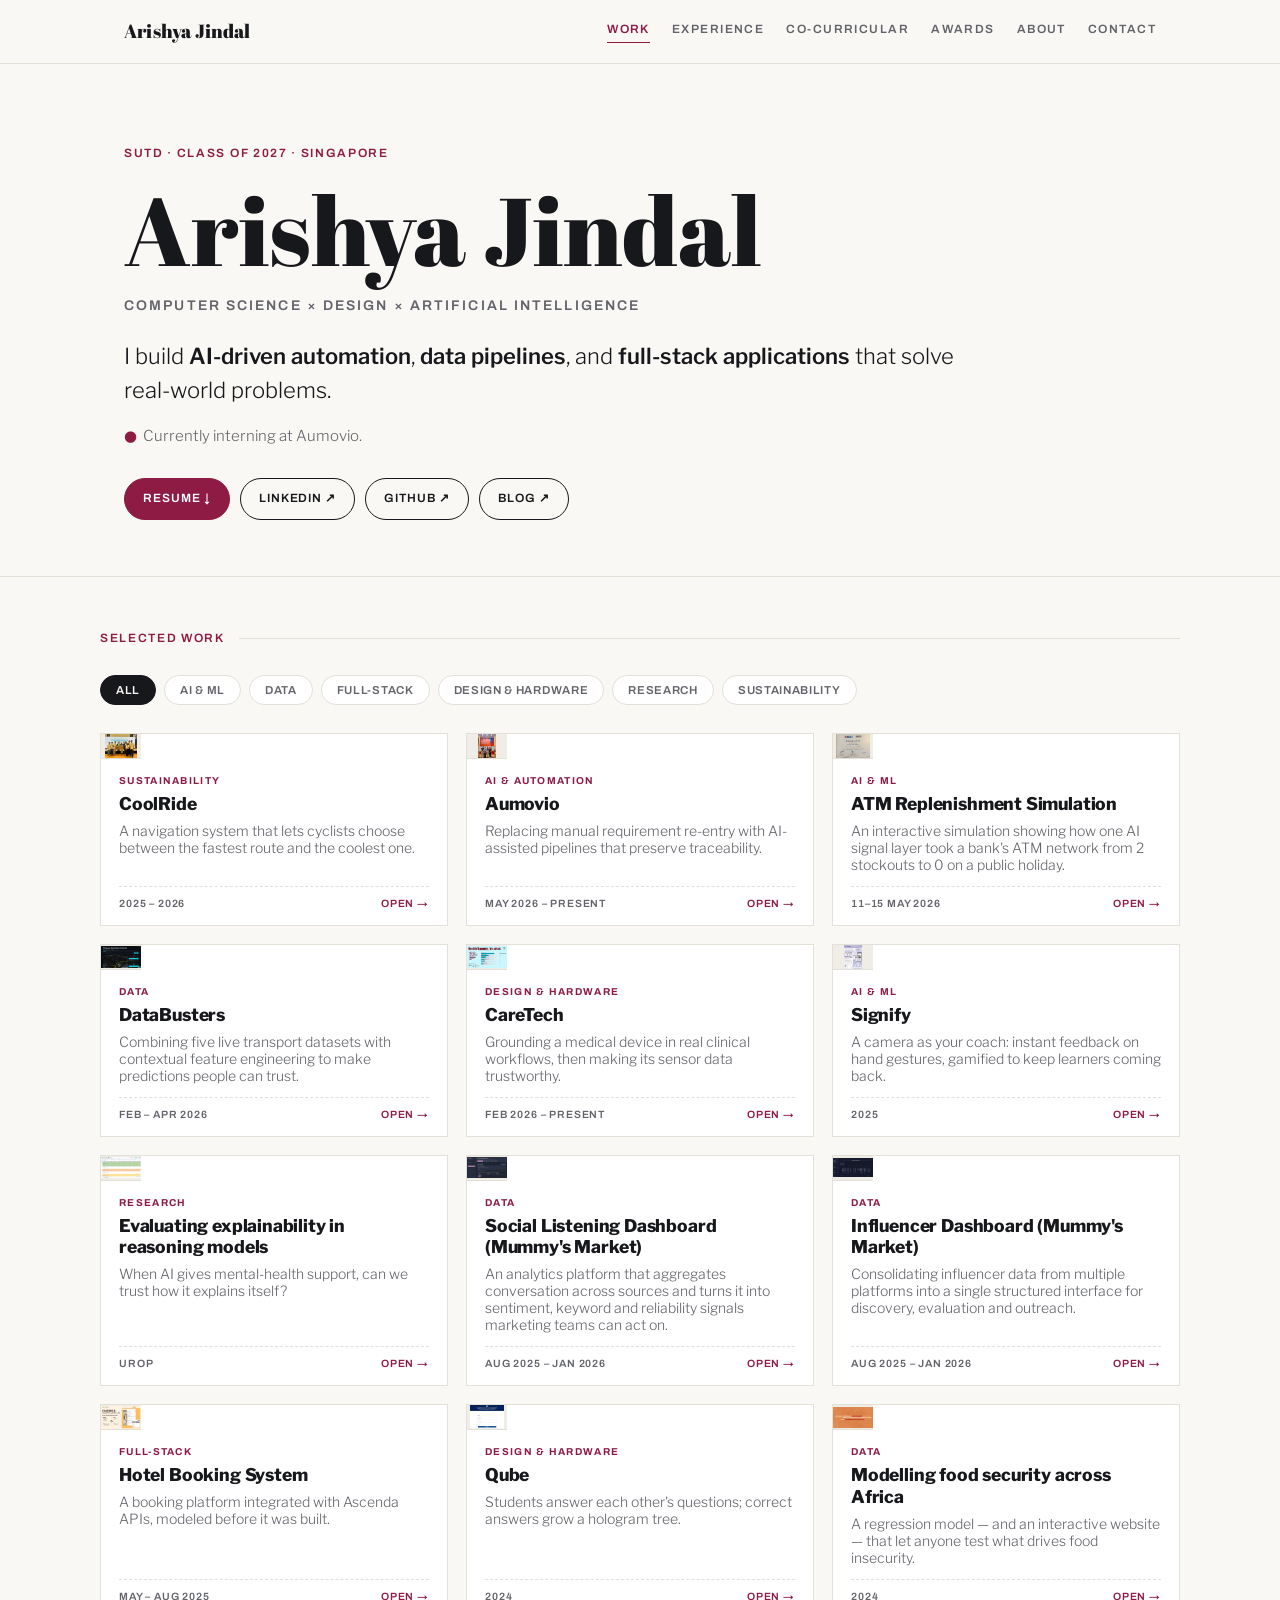
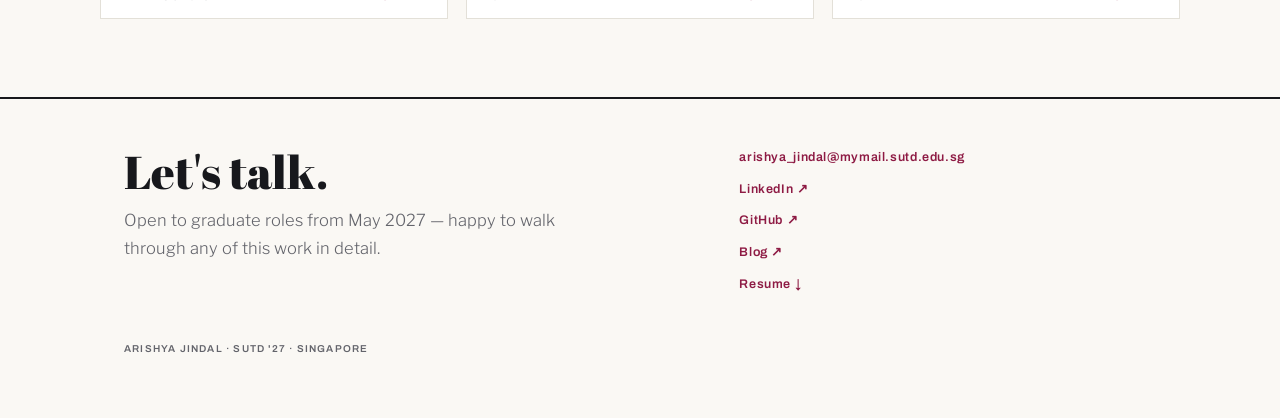
==== commit 732eff74: "Add photo captions, adjust About photo crop, refine copy Add short captions under co-curricular and " ====
--- a/index.html
+++ b/index.html
@@ -33,8 +33,8 @@
       <p class="eyebrow lbl">SUTD · Class of 2027 · Singapore</p>
       <h1>Arishya Jindal</h1>
       <p class="discipline">Computer Science × Design × Artificial Intelligence</p>
-      <p class="statement">I build systems that turn tedious, manual work into <b>automated, reliable pipelines</b> — and data into <b>decisions people can act on</b>.</p>
-      <p class="current"><span class="dot">●</span>&nbsp; Currently automating requirements engineering at Aumovio.</p>
+      <p class="statement">I build <b>AI-driven automation</b>, <b>data pipelines</b>, and <b>full-stack applications</b> that solve real-world problems.</p>
+      <p class="current"><span class="dot">●</span>&nbsp; Currently interning at Aumovio.</p>
       <div class="actions">
         <a class="btn primary" href="assets/resume.pdf" target="_blank" rel="noopener">Resume ↓</a>
         <a class="btn" href="https://www.linkedin.com/in/arishya-j-365aa1293" target="_blank" rel="noopener">LinkedIn ↗</a>
@@ -76,10 +76,10 @@
     </div>
     <div class="about-grid">
       <div>
-        <p>I'm a third-year Computer Science and Design undergraduate at SUTD, minoring in Artificial Intelligence — building AI-driven automation, data pipelines and full-stack applications that solve real-world problems.</p>
-        <p>My projects look varied — transport prediction, medical wearables, automotive requirements, sign language — but they follow one pattern: find the tedious, error-prone or opaque part of a real system, and build something that makes it automatic, measurable or understandable.</p>
+        <p>I'm a third-year Computer Science and Design undergraduate at SUTD, minoring in Artificial Intelligence.</p>
+        <p>My projects look varied, from transport prediction to medical wearables, automotive requirements and sign language, but they follow one pattern: find the tedious, error-prone or opaque part of a real system, and build something that makes it automatic, measurable or understandable.</p>
         <p>I care about talking to the people who'll actually use the thing (120+ interviews for CareTech taught me more than any spec document), and about being able to prove the result with a number.</p>
-        <p>Outside of work I run, cycle, and volunteer on sustainability projects — which is also where several of these builds started.</p>
+        <p>Outside of work I run, cycle, and volunteer on sustainability projects, which is also where several of these builds started.</p>
       </div>
       <div>
         <div class="about-photo ph-slot">
@@ -165,17 +165,26 @@
           <a class="btn" href="https://youtu.be/Sr7XVCP3nJ4" target="_blank" rel="noopener">CDL pitch video ↗</a>
         </div>
         <div class="imggrid">
-          <div class="imgph ph-slot">
-            <img src="images/cocurricular/greenprint-1.jpg" alt="Greenprint activities overview" loading="lazy" onerror="this.classList.add('ph-broken')">
-            <span class="ph-fallback lbl">+ Greenprint overview</span>
-          </div>
-          <div class="imgph ph-slot">
-            <img src="images/cocurricular/greenprint-2.jpg" alt="Greenprint team photo" loading="lazy" onerror="this.classList.add('ph-broken')">
-            <span class="ph-fallback lbl">+ Team photo</span>
-          </div>
-          <div class="imgph ph-slot">
-            <img src="images/cocurricular/greenprint-3.jpg" alt="Greenprint award photo" loading="lazy" onerror="this.classList.add('ph-broken')">
-            <span class="ph-fallback lbl">+ Award photo</span>
+          <div>
+            <div class="imgph ph-slot">
+              <img src="images/cocurricular/greenprint-1.jpg" alt="Greenprint activities overview" loading="lazy" onerror="this.classList.add('ph-broken')">
+              <span class="ph-fallback lbl">+ Greenprint overview</span>
+            </div>
+            <span class="imgcap">Greenprint overview</span>
+          </div>
+          <div>
+            <div class="imgph ph-slot">
+              <img src="images/cocurricular/greenprint-2.jpg" alt="Greenprint team photo" loading="lazy" onerror="this.classList.add('ph-broken')">
+              <span class="ph-fallback lbl">+ Team photo</span>
+            </div>
+            <span class="imgcap">Team photo</span>
+          </div>
+          <div>
+            <div class="imgph ph-slot">
+              <img src="images/cocurricular/greenprint-3.jpg" alt="Greenprint award photo" loading="lazy" onerror="this.classList.add('ph-broken')">
+              <span class="ph-fallback lbl">+ Award photo</span>
+            </div>
+            <span class="imgcap">Award photo</span>
           </div>
         </div>
       </div>
@@ -191,21 +200,33 @@
           <li style="font-weight:300;font-size:15.5px;padding:3px 0;max-width:66ch">— Awarded the Student Service Excellence Award (2025).</li>
         </ul>
         <div class="imggrid">
-          <div class="imgph ph-slot">
-            <img src="images/cocurricular/steamunity-1.jpg" alt="Fast Unload Box prototype board" loading="lazy" onerror="this.classList.add('ph-broken')">
-            <span class="ph-fallback lbl">+ Prototype board</span>
-          </div>
-          <div class="imgph ph-slot">
-            <img src="images/cocurricular/steamunity-2.jpg" alt="Presenting to DPM Heng Swee Keat" loading="lazy" onerror="this.classList.add('ph-broken')">
-            <span class="ph-fallback lbl">+ DPM presentation</span>
-          </div>
-          <div class="imgph ph-slot">
-            <img src="images/cocurricular/steamunity-3.jpg" alt="SteamUnity award photo" loading="lazy" onerror="this.classList.add('ph-broken')">
-            <span class="ph-fallback lbl">+ Award photo</span>
-          </div>
-          <div class="imgph ph-slot">
-            <img src="images/cocurricular/steamunity-4.jpg" alt="Award photo with SUTD president" loading="lazy" onerror="this.classList.add('ph-broken')">
-            <span class="ph-fallback lbl">+ With SUTD president</span>
+          <div>
+            <div class="imgph ph-slot">
+              <img src="images/cocurricular/steamunity-1.jpg" alt="Fast Unload Box prototype board" loading="lazy" onerror="this.classList.add('ph-broken')">
+              <span class="ph-fallback lbl">+ Prototype board</span>
+            </div>
+            <span class="imgcap">Prototype board</span>
+          </div>
+          <div>
+            <div class="imgph ph-slot">
+              <img src="images/cocurricular/steamunity-2.jpg" alt="Presenting to DPM Heng Swee Keat" loading="lazy" onerror="this.classList.add('ph-broken')">
+              <span class="ph-fallback lbl">+ DPM presentation</span>
+            </div>
+            <span class="imgcap">DPM presentation</span>
+          </div>
+          <div>
+            <div class="imgph ph-slot">
+              <img src="images/cocurricular/steamunity-3.jpg" alt="SteamUnity award photo" loading="lazy" onerror="this.classList.add('ph-broken')">
+              <span class="ph-fallback lbl">+ Award photo</span>
+            </div>
+            <span class="imgcap">Award photo</span>
+          </div>
+          <div>
+            <div class="imgph ph-slot">
+              <img src="images/cocurricular/steamunity-4.jpg" alt="Award photo with SUTD president" loading="lazy" onerror="this.classList.add('ph-broken')">
+              <span class="ph-fallback lbl">+ With SUTD president</span>
+            </div>
+            <span class="imgcap">With SUTD president</span>
           </div>
         </div>
       </div>
@@ -270,7 +291,7 @@
         <a href="assets/resume.pdf" target="_blank" rel="noopener">Resume ↓</a>
       </div>
     </div>
-    <p class="colophon">Arishya Jindal · SUTD '27 · Singapore · Set in Abril Fatface, Libre Franklin &amp; Archivo</p>
+    <p class="colophon">Arishya Jindal · SUTD '27 · Singapore</p>
   </div>
 </footer>
 
--- a/style.css
+++ b/style.css
@@ -121,7 +121,7 @@
   text-transform:uppercase;color:#B4B0A4;text-align:center;padding:12px;
   position:relative;overflow:hidden
 }
-.card .thumb img{width:100%;height:100%;object-fit:cover;position:absolute;inset:0}
+.card .thumb img{width:100%;height:100%;object-fit:contain;position:absolute;inset:0}
 .card .inner{padding:16px 18px 16px;display:flex;flex-direction:column;gap:7px;flex:1}
 .card .cat{font-size:10px;color:var(--accent);font-weight:700;letter-spacing:.13em}
 .card h3{font-weight:800;font-size:17.5px;line-height:1.25;letter-spacing:-.01em}
@@ -188,7 +188,7 @@
   font-family:'Archivo',sans-serif;font-size:10.5px;font-weight:600;letter-spacing:.1em;
   text-transform:uppercase;color:#B4B0A4;text-align:center;padding:14px
 }
-.gallery .gallery-item img{width:100%;height:100%;object-fit:cover;position:absolute;inset:0}
+.gallery .gallery-item img{width:100%;height:100%;object-fit:contain;position:absolute;inset:0}
 
 /* ---------- About page ---------- */
 .proj-links{margin:22px 0 30px;display:flex;gap:10px;flex-wrap:wrap}
@@ -224,7 +224,8 @@
 .cocu{padding:26px 0;border-bottom:1px solid var(--rule);display:grid;grid-template-columns:190px 1fr;gap:20px}
 .cocu:last-of-type{border-bottom:none}
 @media(max-width:640px){.cocu{grid-template-columns:1fr;gap:6px}}
-.cocu .imggrid{display:grid;grid-template-columns:repeat(2,1fr);gap:12px;margin-top:14px;max-width:620px}
+.imgcap{font-family:'Archivo',sans-serif;font-size:10px;font-weight:600;letter-spacing:.04em;color:var(--muted);text-align:center;margin-top:6px}
+.cocu .imggrid{display:grid;grid-template-columns:repeat(2,1fr);gap:12px 12px;margin-top:14px;max-width:620px}
 @media(max-width:480px){.cocu .imggrid{grid-template-columns:1fr}}
 .cocu .imgph{
   aspect-ratio:16/10;background:#F0EDE6;border:1px solid var(--rule);
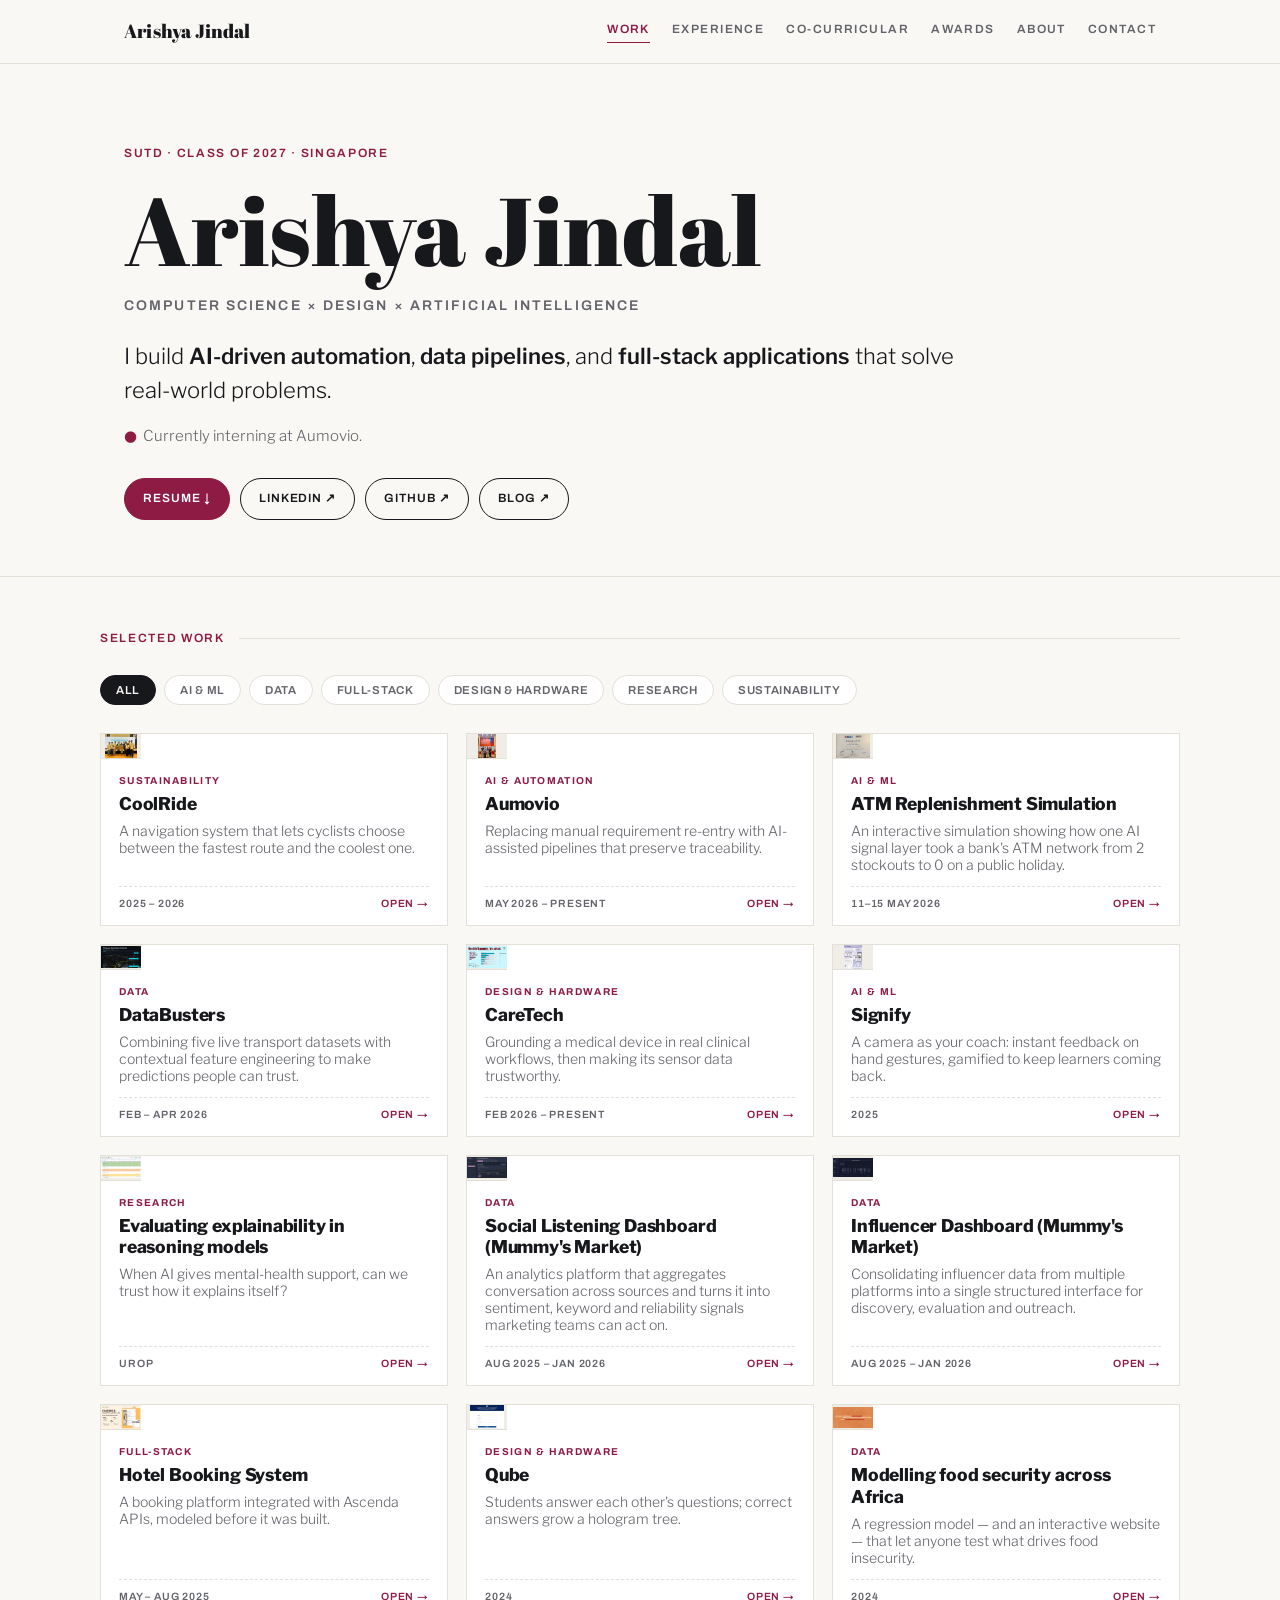
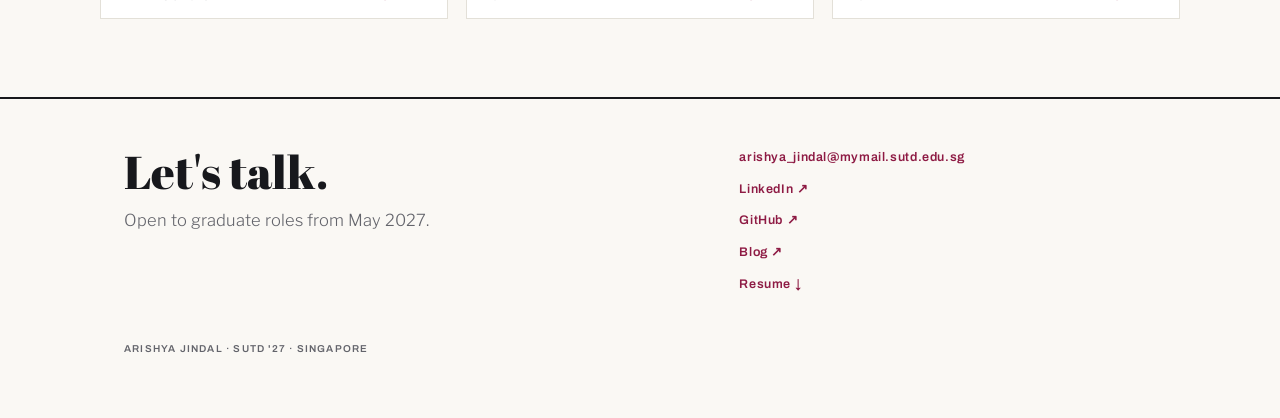
==== commit aa67ceef: "Trim footer note" ====
--- a/index.html
+++ b/index.html
@@ -281,7 +281,7 @@
     <div class="fgrid">
       <div>
         <h2>Let's talk.</h2>
-        <p class="fnote">Open to graduate roles from May 2027 — happy to walk through any of this work in detail.</p>
+        <p class="fnote">Open to graduate roles from May 2027.</p>
       </div>
       <div class="fcontact">
         <a href="mailto:arishya_jindal@mymail.sutd.edu.sg">arishya_jindal@mymail.sutd.edu.sg</a>
